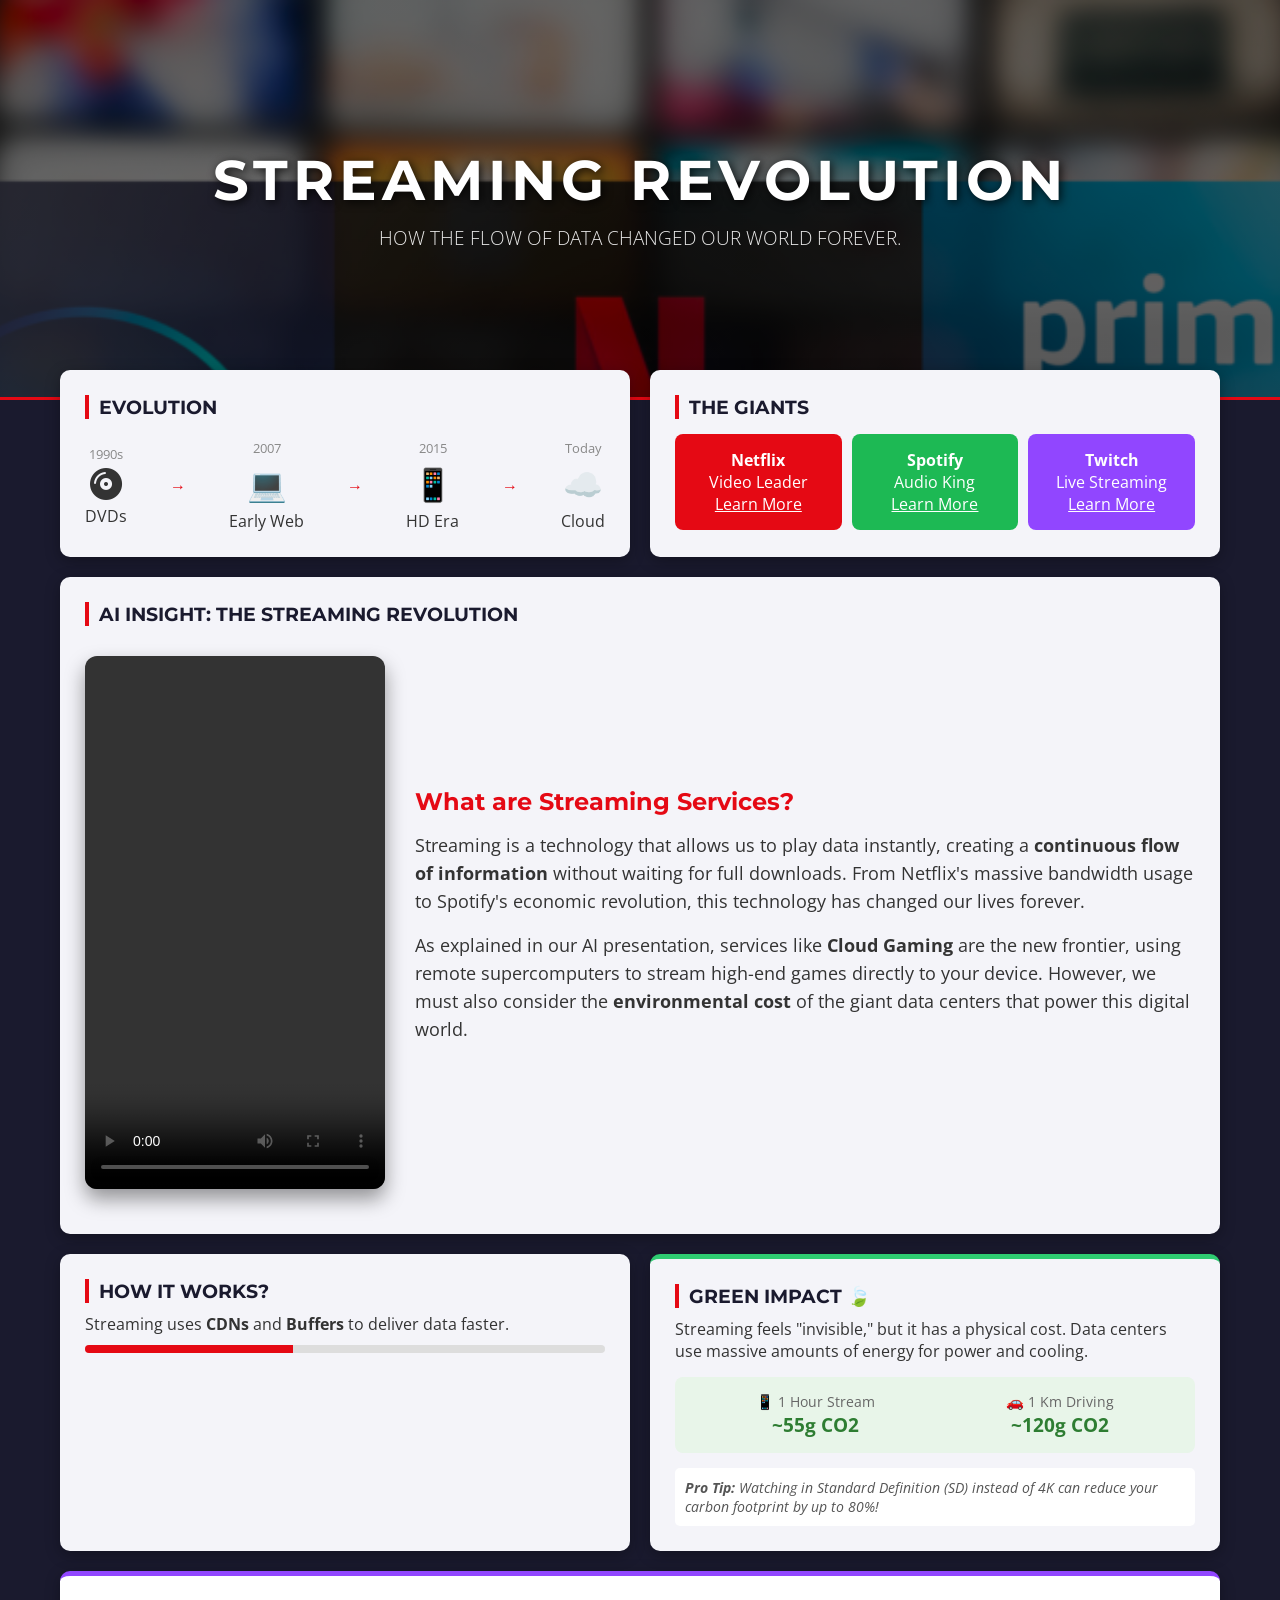
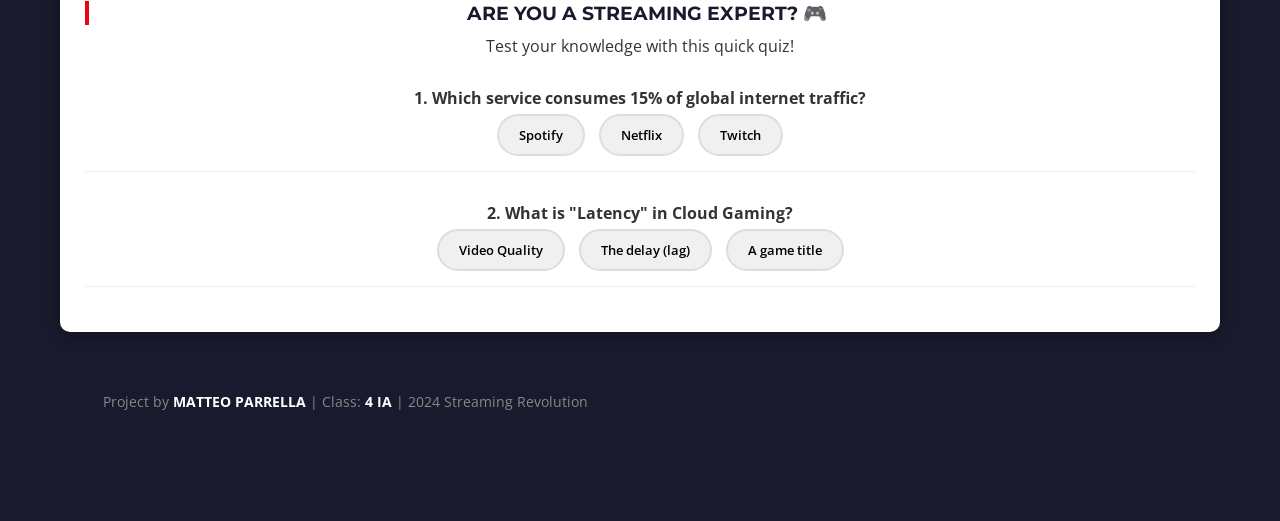
==== sito/index.html @ f672f3fd "ANADATI AVANTI PROGETTO" ====
<!DOCTYPE html>
<html lang="en">
<head>
    <meta charset="UTF-8">
    <meta name="viewport" content="width=device-width, initial-scale=1.0">
    <title>Streaming Revolution | School Project</title>
    <link rel="stylesheet" href="style.css">
    <link rel="stylesheet" href="https://cdnjs.cloudflare.com/ajax/libs/font-awesome/6.0.0/css/all.min.css">
    <meta property="og:title" content="Streaming Revolution Project">
    <meta property="og:description" content="A school project about the history and tech of streaming services.">
    <meta property="og:image" content="link-della-tua-foto-copertina.jpg">
</head>
<body>
    <header class="main-header">
        <div class="header-content">
            <h1>STREAMING REVOLUTION</h1>
            <p>How the flow of data changed our world forever.</p>
        </div>
    </header>
    <main class="grid-container">
        
        <section class="card evolution">
            <h2>EVOLUTION</h2>
            <div class="timeline">
                <div class="step">
                    <span class="year">1990s</span>
                    <i class="fas fa-compact-disc icon"></i> <p>DVDs</p>
                </div>
                <div class="arrow">→</div>
                <div class="step" title="The start of YouTube and Netflix streaming.">
                    <span class="year">2007</span>
                    <span class="icon">💻</span>
                    <p>Early Web</p>
                </div>
                <div class="arrow">→</div>
                <div class="step" title="High Definition and mobile streaming.">
                    <span class="year">2015</span>
                    <span class="icon">📱</span>
                    <p>HD Era</p>
                </div>
                <div class="arrow">→</div>
                <div class="step" title="Cloud Gaming and AI recommendations.">
                    <span class="year">Today</span>
                    <span class="icon">☁️</span>
                    <p>Cloud</p>
                </div>
            </div>
        </section>

        <section class="card platforms">
            <h2>THE GIANTS</h2>
            <div class="platform-grid">
                <div class="platform-card netflix">
                    <strong>Netflix</strong>
                    <p>Video Leader</p>
                    <a href="video.html" style="color: white; text-decoration: underline;">Learn More</a>
                </div>
                <div class="platform-card spotify">
                    <strong>Spotify</strong>
                    <p>Audio King</p>
                    <a href="music.html" style="color: white; text-decoration: underline;">Learn More</a>
                </div>
                <div class="platform-card twitch">
                    <strong>Twitch</strong>
                    <p>Live Streaming</p>
                    <a href="gaming.html" style="color: white; text-decoration: underline;">Learn More</a>
                </div>
            </div>
        </section>

    <section class="card video-ia full-width">
    <h2>AI INSIGHT: THE STREAMING REVOLUTION</h2>
    <div class="video-container-flex">
        <div class="video-side">
            <video controls>
                <source src="Streaming Revolution Explained_720p_caption.mp4" type="video/mp4">
                Your browser does not support the video tag.
            </video>
        </div>

        <div class="text-side">
            <h3>What are Streaming Services?</h3>
            <p>
                Streaming is a technology that allows us to play data instantly, creating a 
                <strong>continuous flow of information</strong> without waiting for full downloads. 
                From Netflix's massive bandwidth usage to Spotify's economic revolution, 
                this technology has changed our lives forever.
            </p>
            <p>
                As explained in our AI presentation, services like <strong>Cloud Gaming</strong> 
                are the new frontier, using remote supercomputers to stream high-end 
                games directly to your device. However, we must also consider the 
                <strong>environmental cost</strong> of the giant data centers that power 
                this digital world.
            </p>
        </div>
    </div>
</section>
        <section class="card tech">
            <h2>HOW IT WORKS?</h2>
            <p>Streaming uses <strong>CDNs</strong> and <strong>Buffers</strong> to deliver data faster.</p>
            <div class="buffer-bar"><div class="loading"></div></div>
        </section>

        <section class="card green">
            <h2>GREEN IMPACT 🍃</h2>
            <p>Streaming feels "invisible," but it has a physical cost. Data centers use massive amounts of energy for power and cooling.</p>
            
            <div class="eco-comparison">
                <div class="eco-item">
                    <span>📱 1 Hour Stream</span>
                    <strong>~55g CO2</strong>
                </div>
                <div class="eco-item">
                    <span>🚗 1 Km Driving</span>
                    <strong>~120g CO2</strong>
                </div>
            </div>
            
            <p class="eco-tip"><strong>Pro Tip:</strong> Watching in Standard Definition (SD) instead of 4K can reduce your carbon footprint by up to 80%!</p>
        </section>
        <section class="card quiz-section full-width">
            <h2>ARE YOU A STREAMING EXPERT? 🎮</h2>
            <p>Test your knowledge with this quick quiz!</p>
            
            <div id="quiz-container">
                <div class="question">
                    <p><strong>1. Which service consumes 15% of global internet traffic?</strong></p>
                    <button class="quiz-btn" onclick="checkAnswer(this, false)">Spotify</button>
                    <button class="quiz-btn" onclick="checkAnswer(this, true)">Netflix</button>
                    <button class="quiz-btn" onclick="checkAnswer(this, false)">Twitch</button>
                </div>
                
                <div class="question">
                    <p><strong>2. What is "Latency" in Cloud Gaming?</strong></p>
                    <button class="quiz-btn" onclick="checkAnswer(this, false)">Video Quality</button>
                    <button class="quiz-btn" onclick="checkAnswer(this, true)">The delay (lag)</button>
                    <button class="quiz-btn" onclick="checkAnswer(this, false)">A game title</button>
                </div>
            </div>
            <p id="quiz-feedback"></p>
        </section>

        <footer class="main-footer">
            <p>Project by <strong>MATTEO PARRELLA</strong> | Class: <strong>4 IA</strong> | 2024 Streaming Revolution</p>
        </footer>

    </main>
    <script>
function checkAnswer(button, isCorrect) {
    // Evita che l'utente clicchi più volte
    const parent = button.parentElement;
    const buttons = parent.querySelectorAll('.quiz-btn');
    buttons.forEach(btn => btn.disabled = true);

    if (isCorrect) {
        button.classList.add('correct');
        document.getElementById('quiz-feedback').innerText = "Correct! Well done! 🎉";
    } else {
        button.classList.add('wrong');
        document.getElementById('quiz-feedback').innerText = "Wrong answer! Try to remember the video... ❌";
    }
}
</script>
</body>
</html>
---- sito/style.css ----
@import url('https://fonts.googleapis.com/css2?family=Montserrat:wght@700&family=Open+Sans:wght@400;600&display=swap');

/* Aggiorna il selettore * che abbiamo scritto il Giorno 2 */
* { 
    margin: 0; 
    padding: 0; 
    box-sizing: border-box; 
    font-family: 'Open Sans', sans-serif; 
}

h1, h2, h3 { 
    font-family: 'Montserrat', sans-serif; 
}

body { background-color: #1a1a2e; color: #333; }

/* Header d'impatto come in foto */
header {
    background: linear-gradient(rgba(0,0,0,0.7), rgba(0,0,0,0.7)), url('https://images.unsplash.com/photo-1574375927938-d5a98e8ffe85?q=80&w=2069&auto=format&fit=crop');
    background-size: cover;
    height: 300px;
    display: flex;
    align-items: center;
    justify-content: center;
    color: white;
    text-align: center;
}

/* Griglia simile alla foto di Canva */
.grid-container {
    display: grid;
    grid-template-columns: 1fr 1fr;
    gap: 20px;
    max-width: 1200px;
    margin: -50px auto 50px; /* Fa salire le card sopra l'header */
    padding: 20px;
}

.card {
    background: #f4f4f9;
    padding: 25px;
    border-radius: 10px;
    box-shadow: 0 4px 15px rgba(0,0,0,0.3);
}

.full-width { grid-column: span 2; }

/* Stile Video */
.video-wrapper video {
    width: 100%;
    border-radius: 8px;
    margin-top: 15px;
    background: #000;
}

h2 { color: #1a1a2e; margin-bottom: 10px; font-size: 1.2rem; border-left: 4px solid #e50914; padding-left: 10px; }.timeline {
    display: flex;
    align-items: center;
    justify-content: space-between;
    margin-top: 20px;
}

.step {
    text-align: center;
    cursor: help;
    transition: transform 0.3s ease;
}

.step:hover {
    transform: translateY(-5px);
}

.year { font-size: 0.8rem; color: #888; display: block; }
.icon { font-size: 2rem; display: block; margin: 5px 0; }
.arrow { color: #e50914; font-weight: bold; }
.platform-grid {
    display: grid;
    grid-template-columns: repeat(3, 1fr);
    gap: 10px;
    margin-top: 15px;
}

.platform-card {
    padding: 15px;
    border-radius: 8px;
    color: white;
    text-align: center;
    transition: opacity 0.3s;
}

.netflix { background-color: #e50914; }
.spotify { background-color: #1DB954; }
.twitch { background-color: #9146FF; }

.platform-card:hover { opacity: 0.8; cursor: pointer; }
.tech-box {
    display: flex;
    gap: 20px;
    margin-top: 15px;
}

.tech-item {
    background: #eef2f3;
    padding: 15px;
    border-radius: 8px;
    flex: 1;
}

.tech-item h3 {
    color: #e50914;
    font-size: 1rem;
    margin-bottom: 5px;
}

/* Animazione della barra di caricamento */
.buffer-bar {
    width: 100%;
    height: 8px;
    background: #ddd;
    border-radius: 4px;
    margin-top: 10px;
    overflow: hidden;
}

.loading {
    width: 40%;
    height: 100%;
    background: #e50914;
    animation: bufferMove 2s infinite linear;
}

@keyframes bufferMove {
    0% { transform: translateX(-100%); }
    100% { transform: translateX(250%); }
}
/* Stile per la card Green */
.green {
    border-top: 5px solid #2ecc71; /* Un bel verde ecologico */
}

.eco-comparison {
    display: flex;
    justify-content: space-around;
    background: #e8f5e9;
    padding: 15px;
    border-radius: 8px;
    margin: 15px 0;
}

.eco-item {
    text-align: center;
}

.eco-item span { display: block; font-size: 0.9rem; color: #666; }
.eco-item strong { font-size: 1.2rem; color: #2e7d32; }

.eco-tip {
    font-size: 0.85rem;
    font-style: italic;
    color: #555;
    background: #fff;
    padding: 10px;
    border-radius: 5px;
}

/* Stile Footer */
.main-footer {
    text-align: center;
    padding: 40px 20px;
    color: #888;
    background-color: #1a1a2e;
    font-size: 0.9rem;
}

.main-footer strong { color: #fff; }
.quiz-section {
    background: #ffffff;
    border-top: 5px solid #9146FF; /* Viola stile Twitch per staccare */
    text-align: center;
}

.question {
    margin: 20px 0;
    padding: 10px;
    border-bottom: 1px solid #eee;
}

.quiz-btn {
    background: #f0f0f0;
    border: 2px solid #ddd;
    padding: 10px 20px;
    margin: 5px;
    border-radius: 25px;
    cursor: pointer;
    font-weight: 600;
    transition: all 0.2s;
}

.quiz-btn:hover {
    background: #e50914;
    color: white;
    border-color: #e50914;
}

.correct { background: #2ecc71 !important; color: white; border-color: #27ae60 !important; }
.wrong { background: #e74c3c !important; color: white; border-color: #c0392b !important; }
@keyframes fadeInUp {
    from {
        opacity: 0;
        transform: translateY(30px);
    }
    to {
        opacity: 1;
        transform: translateY(0);
    }
}

.card {
    animation: fadeInUp 0.8s ease-out forwards;
}
.sub-page {
    background: #fdfdfd;
    color: #1a1a2e;
    padding: 20px;
}

.sub-page nav {
    margin-bottom: 30px;
}

.sub-page nav a {
    text-decoration: none;
    color: #e50914;
    font-weight: bold;
}

.detail-content {
    max-width: 800px;
    margin: 0 auto;
    line-height: 1.6;
}

.deep-dive h3 {
    margin-top: 30px;
    color: #1a1a2e;
    border-bottom: 2px solid #e50914;
    display: inline-block;
}
/* Colori Tematici */
.theme-video { --page-color: #e50914; }  /* Rosso Netflix */
.theme-music { --page-color: #1DB954; }  /* Verde Spotify */
.theme-gaming { --page-color: #9146FF; } /* Viola Twitch/Purple */

.sub-page-header {
    background-color: var(--page-color);
    padding: 40px;
    color: white;
    text-align: center;
    margin-bottom: 30px;
}

.back-btn {
    display: inline-block;
    margin-bottom: 20px;
    color: white;
    text-decoration: none;
    font-weight: bold;
    border: 1px solid white;
    padding: 5px 15px;
    border-radius: 20px;
}
.chart-container {
    margin-top: 20px;
}
.bar {
    height: 25px;
    background: var(--page-color, #e50914);
    margin: 10px 0;
    border-radius: 5px;
    color: white;
    padding-left: 10px;
    font-size: 0.8rem;
    line-height: 25px;
}
.bar {
    height: 30px;
    margin: 10px 0;
    border-radius: 5px;
    color: white;
    padding-left: 10px;
    font-size: 0.9rem;
    line-height: 30px;
    font-weight: bold;
}
/* Correzione per la leggibilità nelle sottopagine */
.sub-page, .sub-page p, .sub-page li {
    color: #ffffff !important; /* Forza il bianco su tutti i testi */
}

.sub-page .detail-content {
    background: rgba(255, 255, 255, 0.05); /* Aggiunge un leggero contrasto allo sfondo */
    padding: 30px;
    border-radius: 15px;
}

.sub-page h3 {
    color: var(--page-color); /* I titoli prendono il colore del tema (verde, viola o rosso) */
    border-bottom: 2px solid var(--page-color);
}
/* --- SEZIONE SOTTOPAGINE (CORRETTA) --- */

.sub-page {
    /* Rimuoviamo il bianco e usiamo un blu molto scuro per profondità */
    background-color: #0f0f1e !important; 
    color: #ffffff !important;
    min-height: 100vh;
}

/* Forza il colore bianco per tutti i testi descrittivi */
.sub-page p, .sub-page li, .sub-page span {
    color: #e0e0e0 !important;
    line-height: 1.8;
}

.sub-page .detail-content {
    background: rgba(255, 255, 255, 0.05); 
    padding: 40px;
    border-radius: 15px;
    margin-top: 20px;
    border: 1px solid rgba(255, 255, 255, 0.1);
}

/* I titoli usano il colore della variabile tematica */
.sub-page h1, .sub-page h3 {
    color: var(--page-color) !important;
    margin-bottom: 15px;
}

.sub-page h3 {
    border-bottom: 2px solid var(--page-color);
    display: inline-block;
    padding-bottom: 5px;
    margin-top: 30px;
}

/* Sistema il contenitore dei grafici per lo sfondo scuro */
.sub-page .chart-container {
    background: rgba(0, 0, 0, 0.3);
    padding: 20px;
    border-radius: 10px;
    margin-bottom: 30px;
}

/* Stile per il tasto "Torna Indietro" */
.sub-page nav a, .back-btn {
    text-decoration: none;
    color: #ffffff !important;
    background: var(--page-color);
    padding: 10px 20px;
    border-radius: 50px;
    font-weight: bold;
    transition: 0.3s;
    display: inline-block;
}

.back-btn:hover {
    filter: brightness(1.2);
    transform: scale(1.05);
}
/* Forza il testo bianco nelle sottopagine */
.sub-page {
    color: #ffffff !important;
}

.sub-page p, .sub-page li, .sub-page section {
    color: #ffffff !important;
}

/* Sistema i titoli H3 che ora sono solo una linea rossa */
.sub-page h3 {
    color: var(--page-color, #1DB954) !important; /* Usa il verde o il rosso della pagina */
    margin-top: 20px;
    margin-bottom: 10px;
    display: block;
}
.chart-container {
    background: rgba(255, 255, 255, 0.05);
    padding: 20px;
    border-radius: 10px;
    margin: 20px 0;
}

.bar {
    height: auto; /* Permette alla barra di adattarsi se il testo è su due righe */
    min-height: 35px;
    margin: 12px 0;
    border-radius: 6px;
    color: white !important;
    padding: 5px 15px;
    font-size: 0.9rem;
    line-height: 1.4; /* Migliora la lettura se il testo va a capo */
    display: flex;
    align-items: center;
    white-space: normal; /* Permette al testo di stare dentro bene */
}       
/* --- FIX DEFINITIVO SUB-PAGES --- */

/* 1. Forza il colore bianco su TUTTO il testo nelle sottopagine */
.sub-page, 
.sub-page p, 
.sub-page li, 
.sub-page span,
.sub-page main,
.sub-page section {
    color: #ffffff !important; 
    opacity: 1 !important;
}

/* 2. Sistema i titoli H3 (che ora sembrano spariti) */
.sub-page h3 {
    color: var(--page-color, #1DB954) !important;
    font-size: 1.5rem;
    margin-top: 30px;
    margin-bottom: 10px;
    display: block;
    border-bottom: 2px solid var(--page-color);
}

/* 3. FIX GRAFICO: Impedisce al testo di sovrapporsi */
.bar {
    height: auto !important;      /* Permette alla barra di ingrandirsi se serve */
    min-height: 40px;            /* Altezza minima per contenere il testo */
    width: auto !important;       /* Evita che la barra sia troppo corta per il testo */
    min-width: fit-content;      /* La barra si allunga in base alla scritta */
    max-width: 100%;             /* Ma non esce dallo schermo */
    margin: 15px 0;
    padding: 10px 20px !important;
    display: flex;
    align-items: center;
    white-space: nowrap;         /* Impedisce al testo di andare a capo spezzandosi */
    font-weight: bold;
    box-shadow: 2px 2px 10px rgba(0,0,0,0.3);
}

/* 4. Aggiunge un po' di contrasto allo sfondo del contenuto */
.detail-content {
    background: rgba(255, 255, 255, 0.05);
    padding: 30px;
    border-radius: 15px;
    border: 1px solid rgba(255, 255, 255, 0.1);
}
/* --- FIX DISPERATO PER PAGINA MUSICA --- */

/* Forza lo sfondo della pagina musica a essere scuro ma leggibile */
.theme-music {
    background-color: #1a1a2e !important;
}

/* Forza TUTTI i testi dentro la pagina musica a essere bianchi */
.theme-music p, 
.theme-music li, 
.theme-music span, 
.theme-music strong,
.theme-music .detail-content {
    color: #ffffff !important;
    opacity: 1 !important;
}

/* Sistema i titoli H3 che ora vedi come semplici linee */
.theme-music h3 {
    color: #1DB954 !important; /* Verde Spotify per il titolo */
    display: block !important;
    margin-top: 30px !important;
    font-size: 1.6rem !important;
    border-bottom: 2px solid #e50914 !important; /* La linea rossa che ti piace */
    padding-bottom: 5px;
}

/* Sistema il grafico se lo hai messo anche qui */
.theme-music .bar {
    color: white !important;
    min-height: 40px;
    display: flex;
    align-items: center;
    padding-left: 15px;
}
/* Stile Video per adattarlo alla card */
.video-wrapper video {
    width: 100%;
    border-radius: 8px;
    margin-top: 15px;
    background: #000; /* Sfondo nero mentre carica */
    box-shadow: 0 4px 10px rgba(0,0,0,0.5); /* Un tocco di ombra per profondità */
}
/* Specifico per il video verticale dell'IA */
.video-vertical {
    display: flex;
    justify-content: center; /* Centra il video orizzontalmente */
    background: #000; /* Sfondo nero ai lati se necessario */
    border-radius: 12px;
    padding: 10px;
    margin-top: 15px;
}

.video-vertical video {
    /* Limitiamo l'altezza a 500px (regolabile) invece della larghezza */
    max-height: 500px; 
    width: auto; /* La larghezza si adatta di conseguenza */
    aspect-ratio: 9 / 16; /* Forza il formato verticale */
    border-radius: 8px;
    box-shadow: 0 5px 15px rgba(0,0,0,0.5);
}

/* Riduciamo l'altezza su mobile per non coprire tutto il display */
@media (max-width: 600px) {
    .video-vertical video {
        max-height: 400px;
    }
}
/* Layout per video laterale + testo */
.video-container-flex {
    display: flex;
    gap: 30px;
    align-items: center; /* Allinea verticalmente al centro */
    padding: 20px 0;
}

.video-side {
    flex: 1; /* Occupa circa 1/3 dello spazio */
    max-width: 300px; /* Evita che il video diventi troppo largo */
}

.video-side video {
    width: 100%;
    aspect-ratio: 9 / 16;
    border-radius: 12px;
    box-shadow: 0 10px 20px rgba(0,0,0,0.4);
    display: block;
}

.text-side {
    flex: 2; /* Occupa i 2/3 rimanenti */
    text-align: left;
}

.text-side h3 {
    color: #e50914; /* Rosso per richiamare il tema video */
    margin-bottom: 15px;
    font-size: 1.5rem;
}

.text-side p {
    line-height: 1.6;
    margin-bottom: 15px;
    font-size: 1.1rem;
    color: #333; /* O #fff se sei in una sezione scura */
}

/* Responsive: su cellulare il video torna sopra e il testo sotto */
@media (max-width: 800px) {
    .video-container-flex {
        flex-direction: column;
        text-align: center;
    }
    .text-side {
        text-align: center;
    }
}
header.main-header {
    /* Inserisci qui il nome della tua immagine */
    background: linear-gradient(rgba(0,0,0,0.6), rgba(0,0,0,0.6)), 
                url(banner-trova-streaming-1280x451.webp);
    
    background-size: cover;       /* Copre tutta l'area senza deformarsi */
    background-position: center;  /* Centra l'immagine */
    background-attachment: fixed; /* Effetto Parallasse (opzionale, molto figo) */
    
    height: 400px;                /* Altezza dell'header */
    display: flex;
    align-items: center;
    justify-content: center;
    color: white;
    text-align: center;
    border-bottom: 3px solid #e50914; /* Linea rossa stile Netflix */
}

.header-content h1 {
    font-size: 3.5rem;
    letter-spacing: 5px;
    text-shadow: 2px 2px 10px rgba(0,0,0,0.8); /* Ombra per staccare dal fondo */
    margin-bottom: 10px;
}

.header-content p {
    font-size: 1.2rem;
    font-weight: 300;
    text-transform: uppercase;
    opacity: 0.9;
}
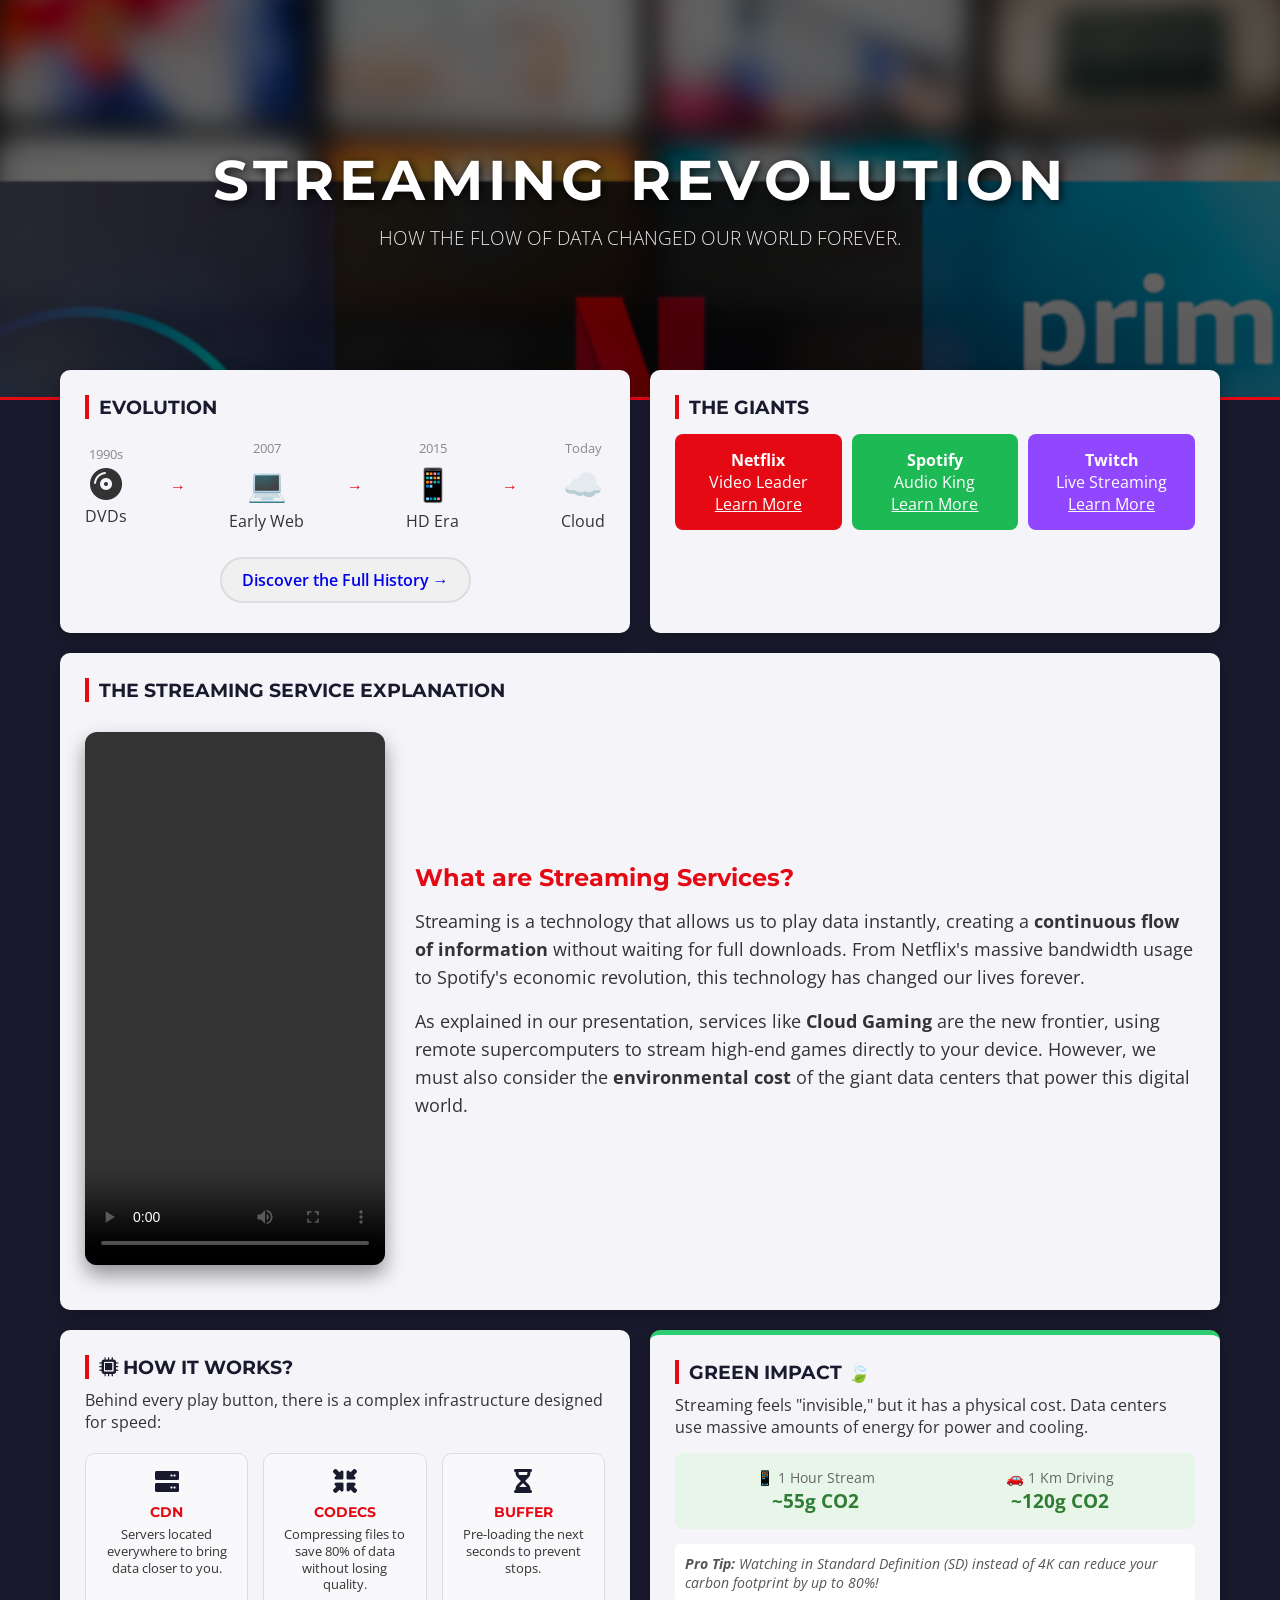
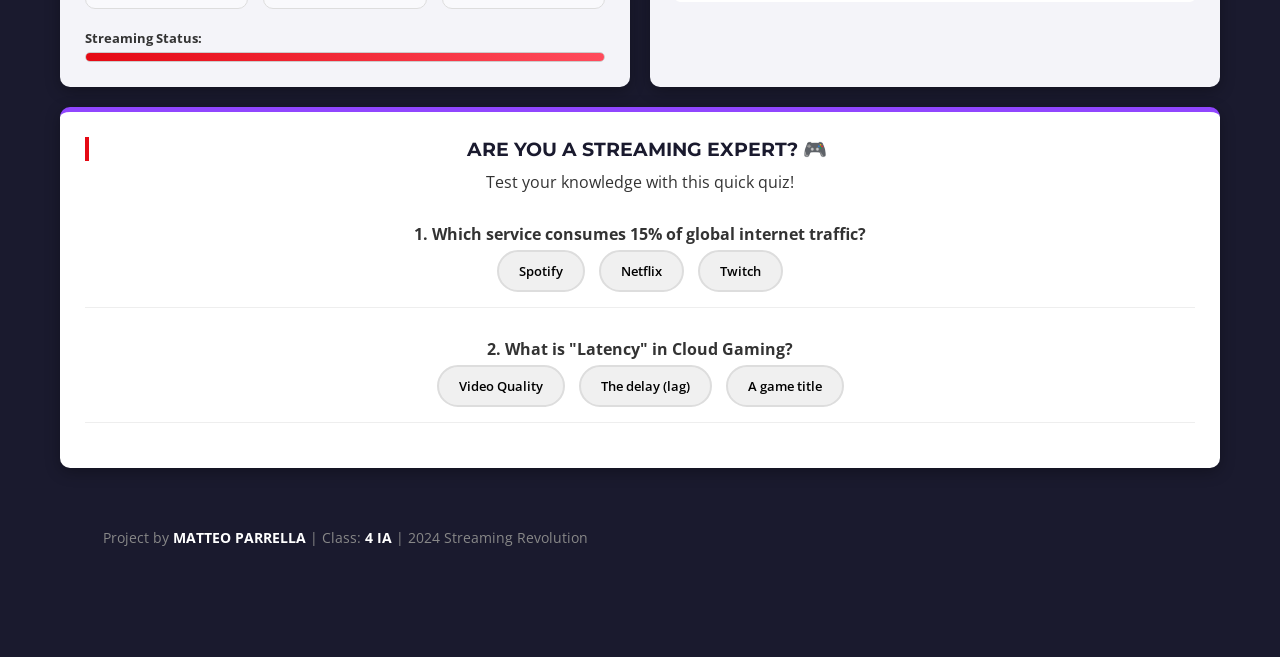
==== commit 8b96dbea: "modifiche parziali aggiunte" ====
--- a/sito/index.html
+++ b/sito/index.html
@@ -18,34 +18,40 @@
         </div>
     </header>
     <main class="grid-container">
-        
-        <section class="card evolution">
-            <h2>EVOLUTION</h2>
-            <div class="timeline">
-                <div class="step">
-                    <span class="year">1990s</span>
-                    <i class="fas fa-compact-disc icon"></i> <p>DVDs</p>
-                </div>
-                <div class="arrow">→</div>
-                <div class="step" title="The start of YouTube and Netflix streaming.">
-                    <span class="year">2007</span>
-                    <span class="icon">💻</span>
-                    <p>Early Web</p>
-                </div>
-                <div class="arrow">→</div>
-                <div class="step" title="High Definition and mobile streaming.">
-                    <span class="year">2015</span>
-                    <span class="icon">📱</span>
-                    <p>HD Era</p>
-                </div>
-                <div class="arrow">→</div>
-                <div class="step" title="Cloud Gaming and AI recommendations.">
-                    <span class="year">Today</span>
-                    <span class="icon">☁️</span>
-                    <p>Cloud</p>
-                </div>
-            </div>
-        </section>
+    <section class="card evolution">
+    <h2>EVOLUTION</h2>
+    <div class="timeline">
+        <div class="step">
+            <span class="year">1990s</span>
+            <i class="fas fa-compact-disc icon"></i> 
+            <p>DVDs</p>
+        </div>
+        <div class="arrow">→</div>
+        <div class="step" title="The start of YouTube and Netflix streaming.">
+            <span class="year">2007</span>
+            <span class="icon">💻</span>
+            <p>Early Web</p>
+        </div>
+        <div class="arrow">→</div>
+        <div class="step" title="High Definition and mobile streaming.">
+            <span class="year">2015</span>
+            <span class="icon">📱</span>
+            <p>HD Era</p>
+        </div>
+        <div class="arrow">→</div>
+        <div class="step" title="Cloud Gaming and AI recommendations.">
+            <span class="year">Today</span>
+            <span class="icon">☁️</span>
+            <p>Cloud</p>
+        </div>
+    </div>
+
+    <div style="text-align: center; margin-top: 20px;">
+        <a href="evolution.html" class="quiz-btn" style="text-decoration: none; display: inline-block;">
+            Discover the Full History →
+        </a>
+    </div>
+</section>
 
         <section class="card platforms">
             <h2>THE GIANTS</h2>
@@ -69,7 +75,7 @@
         </section>
 
     <section class="card video-ia full-width">
-    <h2>AI INSIGHT: THE STREAMING REVOLUTION</h2>
+    <h2>THE STREAMING SERVICE EXPLANATION</h2>
     <div class="video-container-flex">
         <div class="video-side">
             <video controls>
@@ -87,7 +93,7 @@
                 this technology has changed our lives forever.
             </p>
             <p>
-                As explained in our AI presentation, services like <strong>Cloud Gaming</strong> 
+                As explained in our presentation, services like <strong>Cloud Gaming</strong> 
                 are the new frontier, using remote supercomputers to stream high-end 
                 games directly to your device. However, we must also consider the 
                 <strong>environmental cost</strong> of the giant data centers that power 
@@ -97,10 +103,34 @@
     </div>
 </section>
         <section class="card tech">
-            <h2>HOW IT WORKS?</h2>
-            <p>Streaming uses <strong>CDNs</strong> and <strong>Buffers</strong> to deliver data faster.</p>
-            <div class="buffer-bar"><div class="loading"></div></div>
-        </section>
+    <h2><i class="fas fa-microchip"></i> HOW IT WORKS?</h2>
+    <p>Behind every play button, there is a complex infrastructure designed for speed:</p>
+    
+    <div class="tech-box">
+        <div class="tech-item">
+            <i class="fas fa-server icon-small"></i>
+            <h3>CDN</h3>
+            <p>Servers located everywhere to bring data closer to you.</p>
+        </div>
+        <div class="tech-item">
+            <i class="fas fa-compress-arrows-alt icon-small"></i>
+            <h3>CODECS</h3>
+            <p>Compressing files to save 80% of data without losing quality.</p>
+        </div>
+        <div class="tech-item">
+            <i class="fas fa-hourglass-half icon-small"></i>
+            <h3>BUFFER</h3>
+            <p>Pre-loading the next seconds to prevent stops.</p>
+        </div>
+    </div>
+
+        <div class="buffer-info">
+            <span>Streaming Status:</span>
+            <div class="buffer-bar">
+                <div class="loading"></div>
+            </div>
+        </div>
+    </section>
 
         <section class="card green">
             <h2>GREEN IMPACT 🍃</h2>
--- a/sito/style.css
+++ b/sito/style.css
@@ -596,4 +596,118 @@
     font-weight: 300;
     text-transform: uppercase;
     opacity: 0.9;
+}
+/* Effetto ingrandimento sulle card della Home */
+.card:hover {
+    transform: translateY(-10px);
+    box-shadow: 0 12px 30px rgba(0,0,0,0.4);
+    transition: all 0.3s ease;
+}
+
+/* Effetto sui bottoni dei GIANTS */
+.platform-card {
+    text-decoration: none; /* Rimuove la sottolineatura blu dei link */
+    transition: transform 0.2s;
+}
+
+.platform-card:hover {
+    transform: scale(1.05);
+    filter: brightness(1.2);
+}
+/* Contenitore delle icone tech */
+.tech-box {
+    display: flex;
+    gap: 15px;
+    margin: 20px 0;
+}
+
+.tech-item {
+    background: rgba(255, 255, 255, 0.5); /* Effetto vetro se lo sfondo è chiaro */
+    padding: 15px;
+    border-radius: 10px;
+    flex: 1;
+    text-align: center;
+    border: 1px solid #ddd;
+}
+
+.tech-item h3 {
+    font-size: 0.9rem;
+    color: #e50914; /* Rosso Tech */
+    margin-bottom: 5px;
+}
+
+.tech-item p {
+    font-size: 0.8rem;
+    line-height: 1.3;
+}
+
+.icon-small {
+    font-size: 1.5rem;
+    margin-bottom: 10px;
+    color: #1a1a2e;
+}
+
+/* Stile migliorato per la barra di caricamento */
+.buffer-info {
+    margin-top: 20px;
+    font-size: 0.8rem;
+    font-weight: bold;
+}
+
+.buffer-bar {
+    width: 100%;
+    height: 10px;
+    background: #e0e0e0;
+    border-radius: 5px;
+    overflow: hidden;
+    margin-top: 5px;
+    border: 1px solid #ccc;
+}
+
+/* L'animazione che hai già creato funzionerà benissimo qui */
+.loading {
+    width: 100%;
+    height: 100%;
+    background: linear-gradient(90deg, #e50914, #ff4b5c);
+    animation: bufferMove 2s infinite linear;
+}
+
+/* Se non l'hai già messo, ecco il movimento */
+@keyframes bufferMove {
+    0% { transform: translateX(-100%); }
+    100% { transform: translateX(100%); }
+}   
+/* Stile per la Timeline Storica */
+.history-timeline {
+    margin: 40px 0;
+    border-left: 3px solid var(--page-color, #e50914);
+    padding-left: 20px;
+}
+
+.timeline-item {
+    margin-bottom: 30px;
+    position: relative;
+}
+
+.timeline-item::before {
+    content: '';
+    position: absolute;
+    left: -27px;
+    top: 5px;
+    width: 12px;
+    height: 12px;
+    background: var(--page-color, #e50914);
+    border-radius: 50%;
+}
+
+.timeline-item .year {
+    font-weight: bold;
+    font-family: 'Montserrat', sans-serif;
+    color: var(--page-color, #e50914);
+    font-size: 1.2rem;
+}
+
+.timeline-item h4 {
+    margin: 5px 0;
+    color: #fff;
 }
